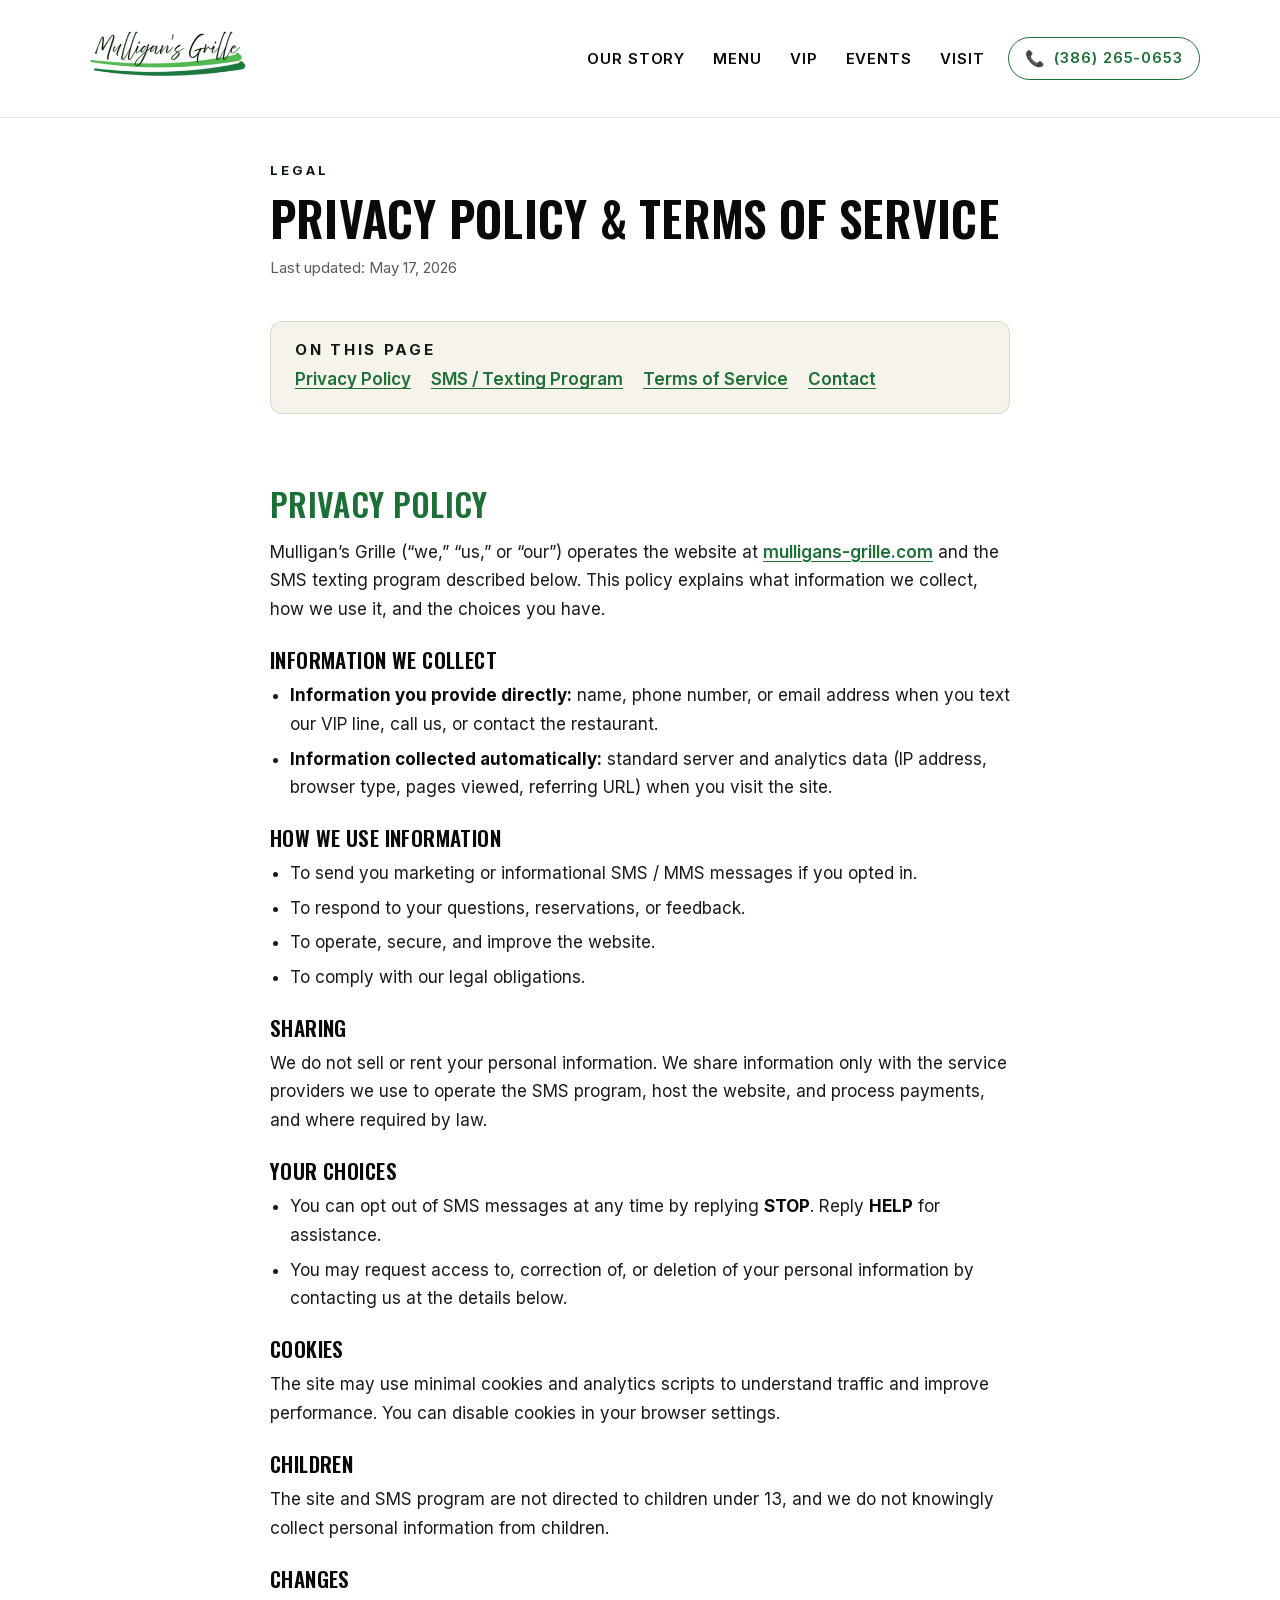
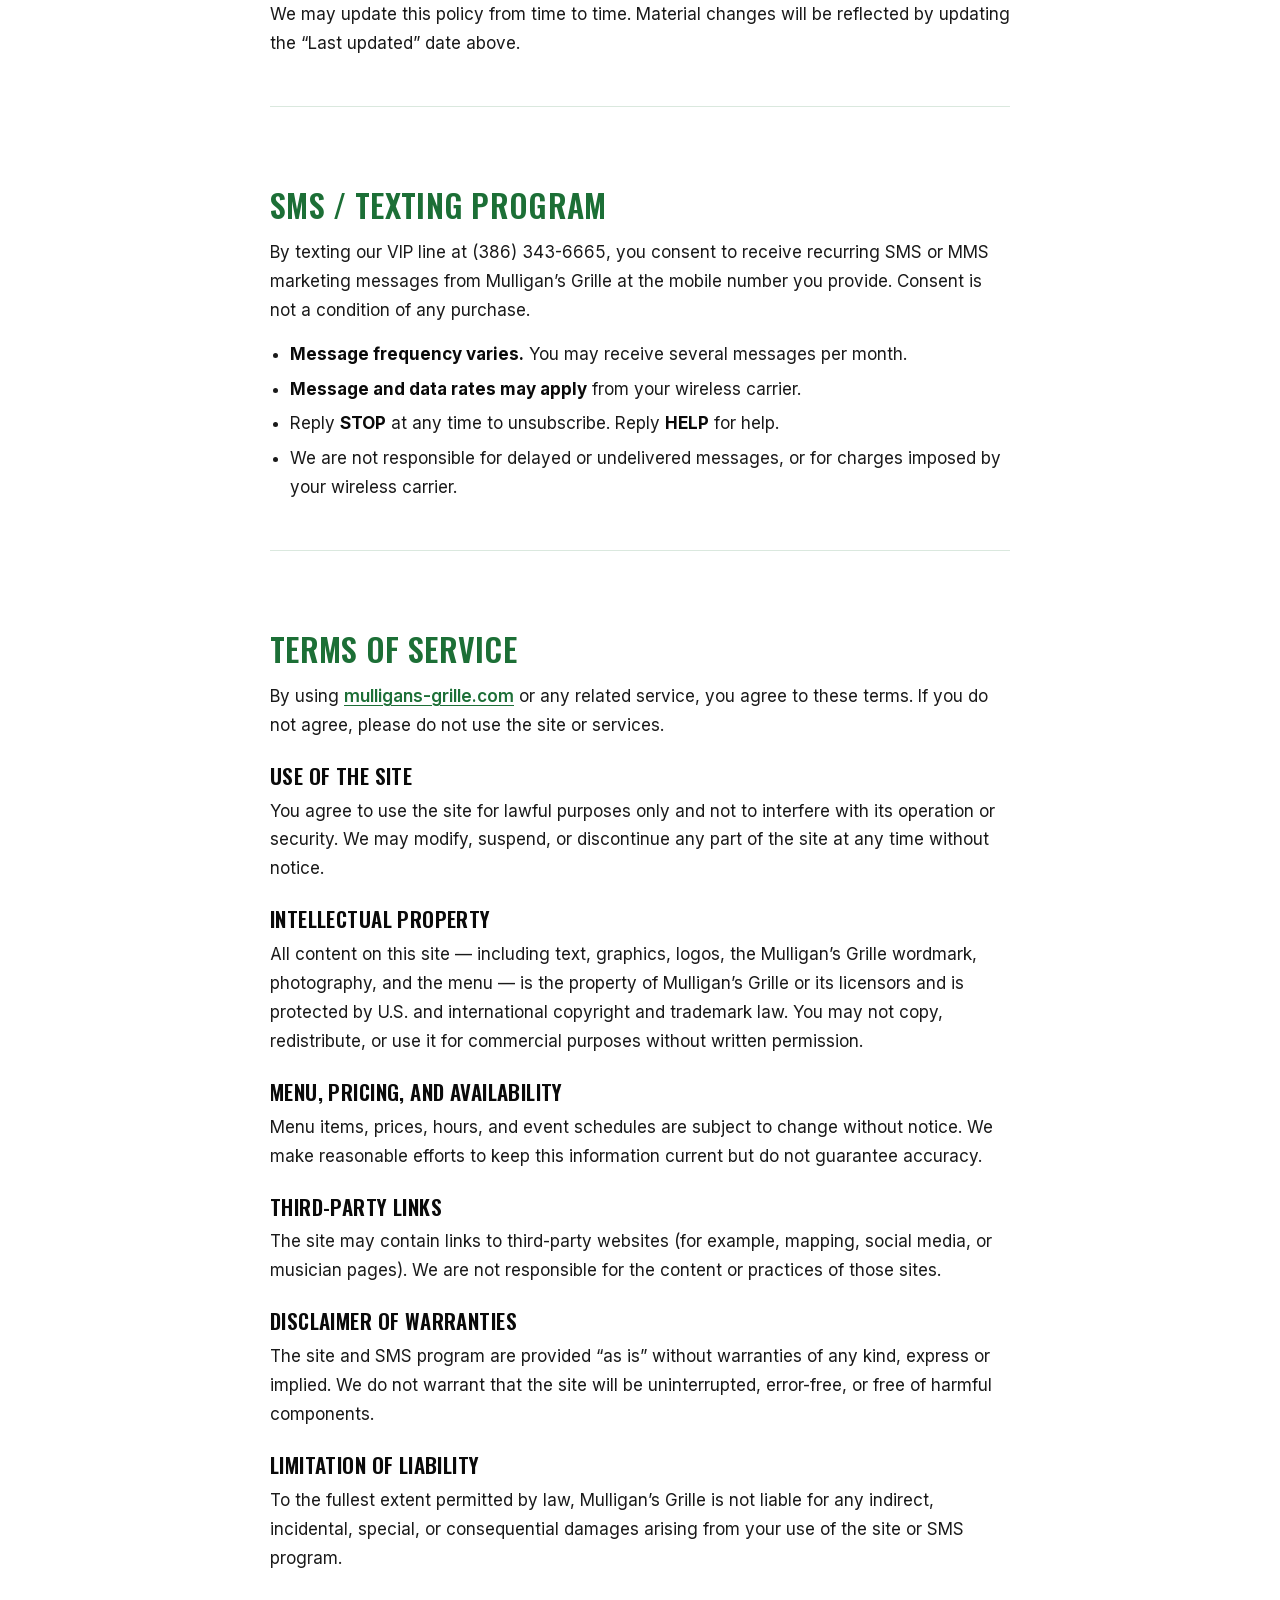
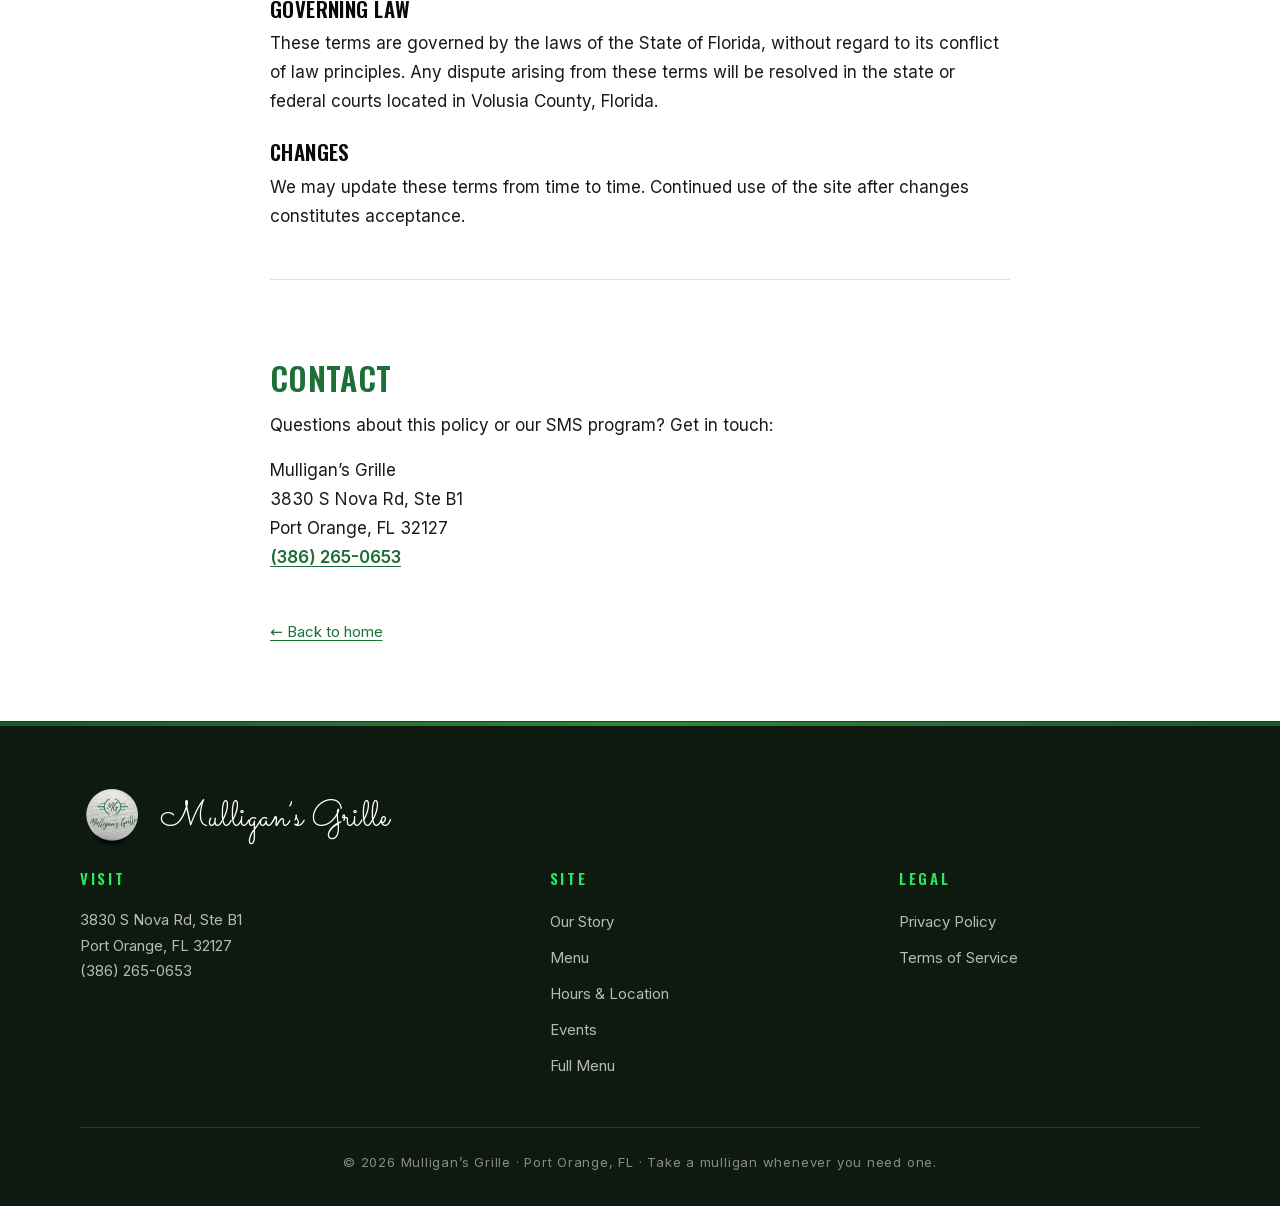
==== legal/index.html @ 27c9aaee "Accessibility + SMS legal pass: contrast, VIP layout, /legal/ page Contrast (WCAG AA): .eyebrow and " ====
<!doctype html>
<html lang="en" dir="ltr">
<head>
<meta charset="UTF-8">
<meta name="viewport" content="width=device-width, initial-scale=1.0">
<meta name="theme-color" content="#1C6F36">

<title>Privacy Policy &amp; Terms of Service · Mulligan&rsquo;s Grille</title>
<meta name="description" content="Mulligan's Grille privacy policy and terms of service — how we handle SMS opt-ins, personal information, and use of the mulligans-grille.com website.">
<meta name="robots" content="index, follow">
<link rel="canonical" href="https://mulligans-grille.com/legal/">

<meta property="og:type" content="article">
<meta property="og:site_name" content="Mulligan's Grille">
<meta property="og:title" content="Privacy Policy &amp; Terms of Service · Mulligan's Grille">
<meta property="og:description" content="How we handle SMS opt-ins, personal information, and use of the mulligans-grille.com website.">
<meta property="og:url" content="https://mulligans-grille.com/legal/">
<meta property="og:image" content="https://mulligans-grille.com/assets/images/og-default.jpg">

<link rel="icon" type="image/x-icon" href="/favicon.ico">
<link rel="icon" type="image/png" sizes="32x32" href="/assets/images/favicon-32x32.png">
<link rel="apple-touch-icon" sizes="180x180" href="/assets/images/apple-touch-icon.png">
<link rel="manifest" href="/manifest.json">

<!-- Self-hosted fonts (matches home page) -->
<link rel="preload" href="/assets/fonts/inter-latin.woff2" as="font" type="font/woff2" crossorigin>
<link rel="preload" href="/assets/fonts/oswald-latin.woff2" as="font" type="font/woff2" crossorigin>

<link rel="stylesheet" href="/assets/css/shared.css">

<style>
@font-face{font-family:'Inter';font-style:normal;font-weight:400 700;font-display:swap;src:url('/assets/fonts/inter-latin.woff2') format('woff2')}
@font-face{font-family:'Oswald';font-style:normal;font-weight:500 700;font-display:swap;src:url('/assets/fonts/oswald-latin.woff2') format('woff2')}
@font-face{font-family:'Sacramento';font-style:normal;font-weight:400;font-display:swap;src:url('/assets/fonts/sacramento-latin.woff2') format('woff2')}

.legal-shell {
  padding-block: clamp(8rem, 14vw, 10rem) clamp(3rem, 6vw, 5rem);
  background: var(--bg);
}
.legal-inner {
  max-width: 820px;
  margin-inline: auto;
  padding-inline: var(--gutter);
}
.legal-eyebrow {
  font-family: var(--font-body);
  font-size: var(--text-xs);
  font-weight: 700;
  letter-spacing: 0.24em;
  text-transform: uppercase;
  color: var(--bg-dark);
  margin-bottom: 0.75rem;
}
.legal h1 {
  font-family: var(--font-display);
  font-size: clamp(2rem, 4vw, 3rem);
  text-transform: uppercase;
  color: var(--ink);
  margin-bottom: 0.75rem;
  letter-spacing: 0.005em;
  line-height: 1.05;
}
.legal-meta {
  color: var(--text-muted);
  font-size: var(--text-sm);
  margin-bottom: 2.5rem;
}
.legal-toc {
  background: var(--bg-elevated);
  border: 1px solid var(--border);
  border-radius: 12px;
  padding: 1.25rem 1.5rem;
  margin-bottom: 2.5rem;
}
.legal-toc h2 {
  font-family: var(--font-body);
  font-size: var(--text-sm);
  font-weight: 700;
  letter-spacing: 0.18em;
  text-transform: uppercase;
  color: var(--bg-dark);
  margin-bottom: 0.5rem;
}
.legal-toc ul {
  list-style: none;
  display: flex;
  flex-wrap: wrap;
  gap: 0.5rem 1.25rem;
}
.legal-toc a {
  color: var(--green-deep);
  text-decoration: underline;
  text-underline-offset: 3px;
  font-weight: 600;
}
.legal section {
  padding-block: 2rem 0;
  scroll-margin-top: 130px;
}
.legal section h2 {
  font-family: var(--font-display);
  font-size: clamp(1.5rem, 3vw, 2rem);
  text-transform: uppercase;
  color: var(--green-deep);
  margin-bottom: 1rem;
  letter-spacing: 0.01em;
  line-height: 1.1;
}
.legal section h3 {
  font-family: var(--font-display);
  font-size: clamp(1.1rem, 2vw, 1.3rem);
  text-transform: uppercase;
  color: var(--ink);
  margin: 1.5rem 0 0.5rem;
  letter-spacing: 0.02em;
  line-height: 1.2;
}
.legal section p,
.legal section li {
  font-family: var(--font-body);
  font-size: var(--text-base);
  line-height: 1.7;
  color: var(--text);
  margin-bottom: 1rem;
}
.legal section ul {
  padding-left: 1.25rem;
  margin-bottom: 1rem;
}
.legal section li { margin-bottom: 0.35rem; }
.legal section a {
  color: var(--green-deep);
  text-decoration: underline;
  text-underline-offset: 3px;
  font-weight: 600;
}
.legal section a:hover { color: var(--green); }
.legal section strong { font-weight: 700; color: var(--ink); }
.legal-divider {
  height: 1px;
  background: var(--border);
  margin-block: 3rem;
  border: 0;
}
.legal-backlink {
  display: inline-flex;
  margin-top: 2rem;
  font-size: var(--text-sm);
  color: var(--green-deep);
  text-decoration: underline;
  text-underline-offset: 3px;
}
</style>

<script type="application/ld+json">
{
  "@context": "https://schema.org",
  "@type": "BreadcrumbList",
  "itemListElement": [
    { "@type": "ListItem", "position": 1, "name": "Home", "item": "https://mulligans-grille.com/" },
    { "@type": "ListItem", "position": 2, "name": "Privacy Policy & Terms of Service", "item": "https://mulligans-grille.com/legal/" }
  ]
}
</script>
</head>
<body>

<!-- ═══ Z1: Header ═══ -->
<header class="z1-header" id="site-header" data-zone="Z1-header">
  <div class="z1-inner">
    <a href="/" class="z1-logo" aria-label="Mulligan's Grille home">
      <picture>
        <source srcset="/assets/images/logo-wordmark-320.webp" type="image/webp">
        <img src="/assets/images/logo-wordmark-320.png" alt="Mulligan's Grille" width="320" height="160">
      </picture>
    </a>
    <nav class="z1-nav" aria-label="Primary">
      <ul>
        <li><a href="/#story">Our Story</a></li>
        <li><a href="/#menu">Menu</a></li>
        <li><a href="/#vip">VIP</a></li>
        <li><a href="/#events">Events</a></li>
        <li><a href="/#visit">Visit</a></li>
      </ul>
    </nav>
    <div class="z1-actions">
      <a href="tel:+13862650653" class="z1-phone-cta" aria-label="Call (386) 265-0653">
        <span class="z1-phone-icon" aria-hidden="true">📞</span>
        <span class="z1-phone-text">(386) 265-0653</span>
      </a>
    </div>
  </div>
</header>

<main class="legal-shell legal" id="top">
  <div class="legal-inner">
    <p class="legal-eyebrow">Legal</p>
    <h1>Privacy Policy &amp; Terms of Service</h1>
    <p class="legal-meta">Last updated: May 17, 2026</p>

    <nav class="legal-toc" aria-label="Sections">
      <h2>On this page</h2>
      <ul>
        <li><a href="#privacy">Privacy Policy</a></li>
        <li><a href="#sms-terms">SMS / Texting Program</a></li>
        <li><a href="#terms">Terms of Service</a></li>
        <li><a href="#contact">Contact</a></li>
      </ul>
    </nav>

    <!-- ═══ Privacy Policy ═══════════════════════════════════════ -->
    <section id="privacy" aria-labelledby="privacy-h">
      <h2 id="privacy-h">Privacy Policy</h2>
      <p>Mulligan&rsquo;s Grille (&ldquo;we,&rdquo; &ldquo;us,&rdquo; or &ldquo;our&rdquo;) operates the website at <a href="/">mulligans-grille.com</a> and the SMS texting program described below. This policy explains what information we collect, how we use it, and the choices you have.</p>

      <h3>Information we collect</h3>
      <ul>
        <li><strong>Information you provide directly:</strong> name, phone number, or email address when you text our VIP line, call us, or contact the restaurant.</li>
        <li><strong>Information collected automatically:</strong> standard server and analytics data (IP address, browser type, pages viewed, referring URL) when you visit the site.</li>
      </ul>

      <h3>How we use information</h3>
      <ul>
        <li>To send you marketing or informational SMS / MMS messages if you opted in.</li>
        <li>To respond to your questions, reservations, or feedback.</li>
        <li>To operate, secure, and improve the website.</li>
        <li>To comply with our legal obligations.</li>
      </ul>

      <h3>Sharing</h3>
      <p>We do not sell or rent your personal information. We share information only with the service providers we use to operate the SMS program, host the website, and process payments, and where required by law.</p>

      <h3>Your choices</h3>
      <ul>
        <li>You can opt out of SMS messages at any time by replying <strong>STOP</strong>. Reply <strong>HELP</strong> for assistance.</li>
        <li>You may request access to, correction of, or deletion of your personal information by contacting us at the details below.</li>
      </ul>

      <h3>Cookies</h3>
      <p>The site may use minimal cookies and analytics scripts to understand traffic and improve performance. You can disable cookies in your browser settings.</p>

      <h3>Children</h3>
      <p>The site and SMS program are not directed to children under 13, and we do not knowingly collect personal information from children.</p>

      <h3>Changes</h3>
      <p>We may update this policy from time to time. Material changes will be reflected by updating the &ldquo;Last updated&rdquo; date above.</p>
    </section>

    <hr class="legal-divider">

    <!-- ═══ SMS Terms ═══════════════════════════════════════════ -->
    <section id="sms-terms" aria-labelledby="sms-h">
      <h2 id="sms-h">SMS / Texting Program</h2>
      <p>By texting our VIP line at (386) 343-6665, you consent to receive recurring SMS or MMS marketing messages from Mulligan&rsquo;s Grille at the mobile number you provide. Consent is not a condition of any purchase.</p>
      <ul>
        <li><strong>Message frequency varies.</strong> You may receive several messages per month.</li>
        <li><strong>Message and data rates may apply</strong> from your wireless carrier.</li>
        <li>Reply <strong>STOP</strong> at any time to unsubscribe. Reply <strong>HELP</strong> for help.</li>
        <li>We are not responsible for delayed or undelivered messages, or for charges imposed by your wireless carrier.</li>
      </ul>
    </section>

    <hr class="legal-divider">

    <!-- ═══ Terms of Service ════════════════════════════════════ -->
    <section id="terms" aria-labelledby="terms-h">
      <h2 id="terms-h">Terms of Service</h2>
      <p>By using <a href="/">mulligans-grille.com</a> or any related service, you agree to these terms. If you do not agree, please do not use the site or services.</p>

      <h3>Use of the site</h3>
      <p>You agree to use the site for lawful purposes only and not to interfere with its operation or security. We may modify, suspend, or discontinue any part of the site at any time without notice.</p>

      <h3>Intellectual property</h3>
      <p>All content on this site &mdash; including text, graphics, logos, the Mulligan&rsquo;s Grille wordmark, photography, and the menu &mdash; is the property of Mulligan&rsquo;s Grille or its licensors and is protected by U.S. and international copyright and trademark law. You may not copy, redistribute, or use it for commercial purposes without written permission.</p>

      <h3>Menu, pricing, and availability</h3>
      <p>Menu items, prices, hours, and event schedules are subject to change without notice. We make reasonable efforts to keep this information current but do not guarantee accuracy.</p>

      <h3>Third-party links</h3>
      <p>The site may contain links to third-party websites (for example, mapping, social media, or musician pages). We are not responsible for the content or practices of those sites.</p>

      <h3>Disclaimer of warranties</h3>
      <p>The site and SMS program are provided &ldquo;as is&rdquo; without warranties of any kind, express or implied. We do not warrant that the site will be uninterrupted, error-free, or free of harmful components.</p>

      <h3>Limitation of liability</h3>
      <p>To the fullest extent permitted by law, Mulligan&rsquo;s Grille is not liable for any indirect, incidental, special, or consequential damages arising from your use of the site or SMS program.</p>

      <h3>Governing law</h3>
      <p>These terms are governed by the laws of the State of Florida, without regard to its conflict of law principles. Any dispute arising from these terms will be resolved in the state or federal courts located in Volusia County, Florida.</p>

      <h3>Changes</h3>
      <p>We may update these terms from time to time. Continued use of the site after changes constitutes acceptance.</p>
    </section>

    <hr class="legal-divider">

    <!-- ═══ Contact ═════════════════════════════════════════════ -->
    <section id="contact" aria-labelledby="contact-h">
      <h2 id="contact-h">Contact</h2>
      <p>Questions about this policy or our SMS program? Get in touch:</p>
      <p>
        Mulligan&rsquo;s Grille<br>
        3830 S Nova Rd, Ste B1<br>
        Port Orange, FL 32127<br>
        <a href="tel:+13862650653">(386) 265-0653</a>
      </p>
    </section>

    <a href="/" class="legal-backlink">&larr; Back to home</a>
  </div>
</main>

<!-- ═══ Z9: Footer ═══ -->
<footer class="z9-footer" data-zone="Z9-footer">
  <div class="z9-inner">
    <div class="z9-brand">
      <picture>
        <source srcset="/assets/images/logo-golfball-256.webp" type="image/webp">
        <img src="/assets/images/logo-golfball-256.png" alt="" aria-hidden="true" width="64" height="64" loading="lazy" decoding="async">
      </picture>
      <h3>Mulligan&rsquo;s Grille</h3>
    </div>
    <div class="z9-cols">
      <div>
        <h4>Visit</h4>
        <address>
          3830 S Nova Rd, Ste B1<br>
          Port Orange, FL 32127<br>
          <a href="tel:+13862650653">(386) 265-0653</a>
        </address>
      </div>
      <div>
        <h4>Site</h4>
        <ul>
          <li><a href="/#story">Our Story</a></li>
          <li><a href="/#menu">Menu</a></li>
          <li><a href="/#visit">Hours &amp; Location</a></li>
          <li><a href="/#events">Events</a></li>
          <li><a href="/menu.pdf" target="_blank" rel="noopener">Full Menu</a></li>
        </ul>
      </div>
      <div>
        <h4>Legal</h4>
        <ul>
          <li><a href="/legal/#privacy">Privacy Policy</a></li>
          <li><a href="/legal/#terms">Terms of Service</a></li>
        </ul>
      </div>
    </div>
    <p class="z9-bottom">&copy; <span class="js-footer-year">2026</span> Mulligan&rsquo;s Grille &middot; Port Orange, FL &middot; Take a mulligan whenever you need one.</p>
  </div>
</footer>

<script src="/assets/js/main.js" defer></script>
</body>
</html>
---- assets/css/shared.css ----
/* ═══════════════════════════════════════════════════════════════════════════
   SHARED.CSS — Mulligan's Grille
   Real-brand build: green-forward · golf-themed · script wordmark
   ═══════════════════════════════════════════════════════════════════════════ */

/* ═══════════════════════════════════════
   DESIGN TOKENS
   ═══════════════════════════════════════ */
:root {
  /* Surfaces */
  --bg:           #ffffff;                /* page bg — print-menu white */
  --bg-elevated:  #f6f3ea;                /* warm cream alt-section */
  --bg-soft:      #ecf2ec;                /* faint green tint, hover */
  --bg-dark:      #0e1a10;                /* hero + footer — dark brick / forest shadow */
  --bg-darker:    #061008;                /* deeper accent under hero */

  /* Text */
  --text:         #1a1a1a;
  --text-on-dark: #f5f5f0;
  --text-muted:   #5a5a5a;
  --text-muted-on-dark: #b8bcb0;
  --text-dim:     #8a8a8a;

  /* Brand greens (from the wordmark + neon sign) */
  --green:        #3FB54A;                /* lime/grass green, primary */
  --green-deep:   #1C6F36;                /* forest green, headings + shadows */
  --green-neon:   #2BE863;                /* neon-glow, hero only */

  /* Neon accent (from the neon sign ring) */
  --purple-neon:  #A855F7;
  --purple-deep:  #6B21A8;

  /* Ink + functional */
  --ink:          #0a0a0a;
  --border:       rgba(28, 111, 54, 0.16);
  --border-strong:rgba(28, 111, 54, 0.32);
  --border-dark:  rgba(245, 245, 240, 0.12);
  --shadow-sm:    0 4px 12px -4px rgba(10, 30, 15, 0.12);
  --shadow:       0 16px 40px -16px rgba(10, 30, 15, 0.25);
  --shadow-neon:  0 0 40px rgba(43, 232, 99, 0.4), 0 0 80px rgba(168, 85, 247, 0.25);

  /* Typography stacks */
  --font-script:  "Sacramento", "Brush Script MT", cursive;     /* the wordmark */
  --font-display: "Oswald", Impact, "Arial Narrow Bold", sans-serif;
  --font-body:    "Inter", system-ui, -apple-system, "Segoe UI", sans-serif;

  /* Type scale */
  --text-xs:   0.8125rem;
  --text-sm:   0.9375rem;
  --text-base: 1.0625rem;
  --text-lg:   1.25rem;
  --text-xl:   clamp(1.5rem, 2.5vw, 2rem);
  --text-2xl:  clamp(2rem, 4vw, 3rem);
  --text-3xl:  clamp(2.5rem, 5.5vw, 4rem);
  --text-hero: clamp(3rem, 9vw, 7rem);
  --text-script-xl: clamp(3.5rem, 10vw, 8rem);

  /* Motion */
  --ease-out:    cubic-bezier(0.16, 1, 0.3, 1);
  --ease-spring: cubic-bezier(0.34, 1.56, 0.64, 1);

  /* Layout */
  --container:       1200px;
  --container-wide:  1320px;
  --gutter:          clamp(1.25rem, 4vw, 2.5rem);
  --section-padding: clamp(5.5rem, 10vw, 8rem);
}

/* ═══════════════════════════════════════
   RESETS
   ═══════════════════════════════════════ */
*, *::before, *::after { box-sizing: border-box; margin: 0; padding: 0; }

html {
  scroll-behavior: smooth;
  -webkit-font-smoothing: antialiased;
  text-size-adjust: 100%;
}

body {
  font-family: var(--font-body);
  font-size: var(--text-base);
  line-height: 1.65;
  color: var(--text);
  background: var(--bg);
  overflow-x: hidden;
}

img { max-width: 100%; height: auto; display: block; }
picture { display: contents; }
/* picture > source gets blockified into a grid/flex item when picture is
   display:contents — without this override it claims a column and breaks
   parent grid templates (UA display:none isn't enough to win against the
   grid-item blockification). */
picture > source { display: none; }

/* Sentinel — see initScrollHeader in main.js. Placed at y=60 in the document
   so IntersectionObserver flips .is-scrolled when scrolled past 60px,
   eliminating the per-scroll window.scrollY read (forced reflow). */
#header-sentinel {
  position: absolute;
  top: 60px;
  left: 0;
  width: 1px;
  height: 1px;
  pointer-events: none;
}

a {
  color: var(--green-deep);
  text-decoration: none;
  transition: color 0.2s var(--ease-out);
}
a:hover { color: var(--green); }

button { font: inherit; cursor: pointer; }

:focus-visible {
  outline: 2px solid var(--green);
  outline-offset: 3px;
  border-radius: 2px;
}

::selection { background: var(--green); color: #fff; }

/* ═══════════════════════════════════════
   TYPOGRAPHY
   ═══════════════════════════════════════ */
h1, h2, h3 {
  font-family: var(--font-display);
  font-weight: 600;
  line-height: 1.05;
  letter-spacing: 0.005em;
  color: var(--ink);
  text-transform: uppercase;
}
h1 { font-size: var(--text-hero); }
h2 { font-size: var(--text-3xl); }
h3 { font-size: var(--text-2xl); }

.script {
  font-family: var(--font-script);
  font-weight: 400;
  text-transform: none;
  letter-spacing: 0;
  line-height: 1.1;
  color: var(--green-deep);
}

h4 {
  font-family: var(--font-body);
  font-size: var(--text-sm);
  font-weight: 700;
  letter-spacing: 0.18em;
  text-transform: uppercase;
  color: var(--green-deep);
}

p { font-family: var(--font-body); }

.eyebrow {
  display: inline-flex;
  align-items: center;
  gap: 0.5rem;
  font-family: var(--font-body);
  font-size: var(--text-xs);
  font-weight: 700;
  letter-spacing: 0.24em;
  text-transform: uppercase;
  color: var(--bg-dark);
  margin-bottom: 1rem;
}
.eyebrow::before {
  content: "";
  width: 24px;
  height: 1.5px;
  background: var(--green-deep);
  display: inline-block;
}

/* ═══════════════════════════════════════
   LAYOUT PRIMITIVES
   ═══════════════════════════════════════ */
.container {
  width: 100%;
  max-width: var(--container);
  margin-inline: auto;
  padding-inline: var(--gutter);
}

section { padding-block: var(--section-padding); }

/* Grass-green underline flourish (echo of wordmark underline) */
.grass-underline {
  position: relative;
  display: inline-block;
}
.grass-underline::after {
  content: "";
  position: absolute;
  left: 0;
  right: 0;
  bottom: -0.1em;
  height: 0.18em;
  background: var(--green);
  border-radius: 999px;
  transform-origin: left;
}
.grass-underline::before {
  content: "";
  position: absolute;
  left: 0.4em;
  right: 0.4em;
  bottom: -0.22em;
  height: 0.12em;
  background: var(--green-deep);
  border-radius: 999px;
  opacity: 0.85;
}

/* ═══════════════════════════════════════
   BUTTONS
   ═══════════════════════════════════════ */
.btn {
  display: inline-flex;
  align-items: center;
  gap: 0.5rem;
  padding: 0.875rem 1.625rem;
  font-family: var(--font-body);
  font-size: var(--text-sm);
  font-weight: 600;
  letter-spacing: 0.08em;
  text-transform: uppercase;
  border-radius: 999px;
  border: 1.5px solid transparent;
  transition: transform 0.25s var(--ease-out),
              background 0.25s var(--ease-out),
              color 0.25s var(--ease-out),
              border-color 0.25s var(--ease-out),
              box-shadow 0.25s var(--ease-out);
  cursor: pointer;
  white-space: nowrap;
}

.btn-primary {
  background: var(--green-deep);
  color: #fff;
  border-color: var(--green-deep);
}
.btn-primary:hover {
  background: var(--green);
  border-color: var(--green);
  color: #fff;
  transform: translateY(-2px);
  box-shadow: var(--shadow-sm);
}

.btn-ghost {
  background: transparent;
  color: var(--green-deep);
  border-color: var(--green-deep);
}
.btn-ghost:hover {
  background: var(--green-deep);
  color: #fff;
  transform: translateY(-2px);
}

.btn-on-dark {
  background: #fff;
  color: var(--green-deep);
  border-color: #fff;
}
.btn-on-dark:hover {
  background: var(--green-neon);
  color: var(--bg-dark);
  border-color: var(--green-neon);
  transform: translateY(-2px);
  box-shadow: var(--shadow-neon);
}

.btn-ghost-on-dark {
  background: transparent;
  color: #fff;
  border-color: rgba(255,255,255,0.45);
}
.btn-ghost-on-dark:hover {
  background: rgba(255,255,255,0.08);
  border-color: #fff;
  transform: translateY(-2px);
}

/* ═══════════════════════════════════════
   ZONE 1 — STICKY HEADER / NAV (always white)
   ═══════════════════════════════════════ */
.z1-header {
  position: fixed;
  inset: 0 0 auto 0;
  z-index: 100;
  background: rgba(255, 255, 255, 0.96);
  backdrop-filter: blur(12px);
  -webkit-backdrop-filter: blur(12px);
  border-bottom: 1px solid var(--border);
  transition: box-shadow 0.3s var(--ease-out);
}

.z1-header.is-scrolled {
  box-shadow: var(--shadow-sm);
}

.z1-inner {
  display: flex;
  align-items: center;
  gap: 1.5rem;
  max-width: var(--container);
  margin-inline: auto;
  padding: 0.9rem var(--gutter);
}

.z1-logo {
  display: inline-flex;
  align-items: center;
  gap: 0.5rem;
  line-height: 1;
  /* Pushes everything else to the right edge */
  margin-right: auto;
}
.z1-logo img {
  height: 88px;
  width: auto;
}

.z1-nav { display: flex; }

.z1-nav ul {
  display: flex;
  align-items: center;
  gap: 1.75rem;
  list-style: none;
}

.z1-nav a {
  font-family: var(--font-body);
  font-size: var(--text-sm);
  font-weight: 600;
  letter-spacing: 0.06em;
  text-transform: uppercase;
  color: var(--ink);
  position: relative;
  padding-block: 0.25rem;
  transition: color 0.25s var(--ease-out);
}
.z1-nav a::after {
  content: "";
  position: absolute;
  inset: auto 0 -4px 0;
  height: 2px;
  background: var(--green);
  transform: scaleX(0);
  transform-origin: left;
  transition: transform 0.3s var(--ease-out);
  border-radius: 999px;
}
.z1-nav a:hover { color: var(--green-deep); }
.z1-nav a:hover::after { transform: scaleX(1); }

/* Phone CTA + hamburger live together so they stay visible on mobile */
.z1-actions {
  display: flex;
  align-items: center;
  gap: 0.75rem;
}

.z1-phone-cta {
  display: inline-flex;
  align-items: center;
  gap: 0.5rem;
  padding: 0.5rem 1rem;
  font-family: var(--font-body);
  font-size: var(--text-sm);
  font-weight: 600;
  letter-spacing: 0.06em;
  text-transform: uppercase;
  border: 1.5px solid var(--green-deep);
  color: var(--green-deep);
  border-radius: 999px;
  background: transparent;
  transition: background 0.25s var(--ease-out), color 0.25s var(--ease-out);
}
.z1-phone-cta:hover {
  background: var(--green-deep);
  color: #fff;
}
.z1-phone-icon {
  font-size: 1.05em;
  line-height: 1;
}

.z1-mobile-toggle {
  display: none;
  flex-direction: column;
  gap: 5px;
  background: transparent;
  border: none;
  padding: 8px;
}
.z1-mobile-toggle span {
  display: block;
  width: 26px;
  height: 2px;
  background: var(--ink);
  transition: transform 0.3s var(--ease-out), opacity 0.2s var(--ease-out);
  border-radius: 999px;
}
.z1-header.is-nav-open .z1-mobile-toggle span:nth-child(1) { transform: translateY(7px) rotate(45deg); }
.z1-header.is-nav-open .z1-mobile-toggle span:nth-child(2) { opacity: 0; }
.z1-header.is-nav-open .z1-mobile-toggle span:nth-child(3) { transform: translateY(-7px) rotate(-45deg); }

@media (max-width: 820px) {
  .z1-mobile-toggle { display: flex; }
  .z1-logo img { height: 68px; }

  /* Compact phone CTA — icon only on mobile so it fits beside the hamburger */
  .z1-phone-cta {
    padding: 0.5rem;
    width: 40px;
    height: 40px;
    justify-content: center;
    border-radius: 50%;
  }
  .z1-phone-icon { font-size: 1.15rem; }
  .z1-phone-text {
    /* visually hidden, still in the a11y tree */
    position: absolute;
    width: 1px;
    height: 1px;
    padding: 0;
    margin: -1px;
    overflow: hidden;
    clip: rect(0, 0, 0, 0);
    white-space: nowrap;
    border: 0;
  }

  .z1-nav {
    position: fixed;
    top: 0;
    left: 0;
    /* Explicit viewport sizing — .z1-header's backdrop-filter makes the header
       the containing block for fixed-positioned descendants, so inset:0 would
       collapse the nav to header height. Viewport units bypass that. */
    width: 100vw;
    height: 100vh;
    height: 100dvh;
    background: rgba(255, 255, 255, 0.97);
    backdrop-filter: blur(16px);
    -webkit-backdrop-filter: blur(16px);
    flex-direction: column;
    justify-content: center;
    align-items: center;
    transform: translateY(-100%);
    transition: transform 0.4s var(--ease-out);
    /* Below header (z 100) so the logo + hamburger stay visible on top
       when the menu is open, but above body content. */
    z-index: 99;
    overflow: hidden;
  }
  .z1-nav ul { flex-direction: column; gap: 2.25rem; }
  .z1-nav a { font-size: var(--text-lg); }
  .z1-header.is-nav-open .z1-nav { transform: translateY(0); }
}

/* ═══════════════════════════════════════
   ZONE 9 — FOOTER
   ═══════════════════════════════════════ */
.z9-footer {
  background: var(--bg-dark);
  border-top: 1px solid var(--border-dark);
  padding-block: 4rem 2rem;
  color: var(--text-muted-on-dark);
  position: relative;
}

.z9-footer::before {
  content: "";
  position: absolute;
  inset: 0 0 auto 0;
  height: 4px;
  background: linear-gradient(90deg, var(--green-deep), var(--green), var(--green-deep));
  opacity: 0.7;
}

.z9-inner {
  max-width: var(--container);
  margin-inline: auto;
  padding-inline: var(--gutter);
}

.z9-brand {
  display: flex;
  align-items: center;
  gap: 1rem;
  margin-bottom: 1rem;
}
.z9-brand img {
  width: 64px;
  height: 64px;
  object-fit: contain;
}
.z9-brand h3 {
  font-family: var(--font-script);
  text-transform: none;
  font-weight: 400;
  font-size: 2.25rem;
  color: #fff;
  line-height: 1;
}

.z9-cols {
  display: grid;
  grid-template-columns: 1.4fr 1fr 1fr;
  gap: 3rem;
  margin-bottom: 3rem;
}

.z9-cols h4 {
  font-family: var(--font-display);
  font-size: var(--text-sm);
  font-weight: 600;
  letter-spacing: 0.18em;
  text-transform: uppercase;
  color: var(--green-neon);
  margin-bottom: 1rem;
}

.z9-cols address {
  font-style: normal;
  font-size: var(--text-sm);
  line-height: 1.7;
  color: var(--text-muted-on-dark);
}
.z9-cols address a { color: var(--text-muted-on-dark); }
.z9-cols address a:hover { color: var(--green-neon); }

.z9-cols ul {
  list-style: none;
  display: flex;
  flex-direction: column;
  gap: 0.5rem;
}
.z9-cols ul a,
.z9-social a {
  font-family: var(--font-body);
  font-size: var(--text-sm);
  color: var(--text-muted-on-dark);
}
.z9-cols ul a:hover,
.z9-social a:hover { color: var(--green-neon); }

.z9-social { display: flex; flex-direction: column; gap: 0.5rem; }

.z9-bottom {
  padding-top: 1.5rem;
  border-top: 1px solid var(--border-dark);
  font-family: var(--font-body);
  font-size: var(--text-xs);
  letter-spacing: 0.06em;
  color: var(--text-dim);
  text-align: center;
}

@media (max-width: 720px) {
  .z9-cols { grid-template-columns: 1fr; gap: 2rem; }
}

/* ═══════════════════════════════════════
   REVEAL ANIMATIONS
   ═══════════════════════════════════════ */
.reveal {
  opacity: 0;
  transform: translateY(12px);
  transition: opacity 0.6s var(--ease-out), transform 0.6s var(--ease-out);
}
.reveal.is-visible {
  opacity: 1;
  transform: translateY(0);
}

/* ═══════════════════════════════════════
   SCROLL TO TOP — golfball button, bottom-right
   ═══════════════════════════════════════ */
.scroll-top {
  position: fixed;
  right: clamp(0.75rem, 2vw, 1.5rem);
  bottom: clamp(0.75rem, 2vw, 1.5rem);
  z-index: 90;
  width: clamp(60px, 7vw, 88px);
  height: auto;
  padding: 0;
  background: transparent;
  border: 0;
  cursor: pointer;
  opacity: 0;
  transform: translateY(12px);
  transition: opacity 0.3s var(--ease-out), transform 0.3s var(--ease-out);
  filter: drop-shadow(0 4px 10px rgba(0, 0, 0, 0.18));
}
.scroll-top[hidden] { display: none; }
.scroll-top.is-visible {
  opacity: 1;
  transform: translateY(0);
}
.scroll-top img {
  display: block;
  width: 100%;
  height: auto;
  pointer-events: none;
  user-select: none;
  -webkit-user-drag: none;
}
.scroll-top:hover { transform: translateY(-4px); }
.scroll-top:focus-visible {
  outline: 2px solid var(--green);
  outline-offset: 4px;
  border-radius: 50%;
}

@media (prefers-reduced-motion: reduce) {
  *, *::before, *::after {
    animation-duration: 0.01ms !important;
    animation-iteration-count: 1 !important;
    transition-duration: 0.01ms !important;
    scroll-behavior: auto !important;
  }
  .reveal { opacity: 1; transform: none; }
}
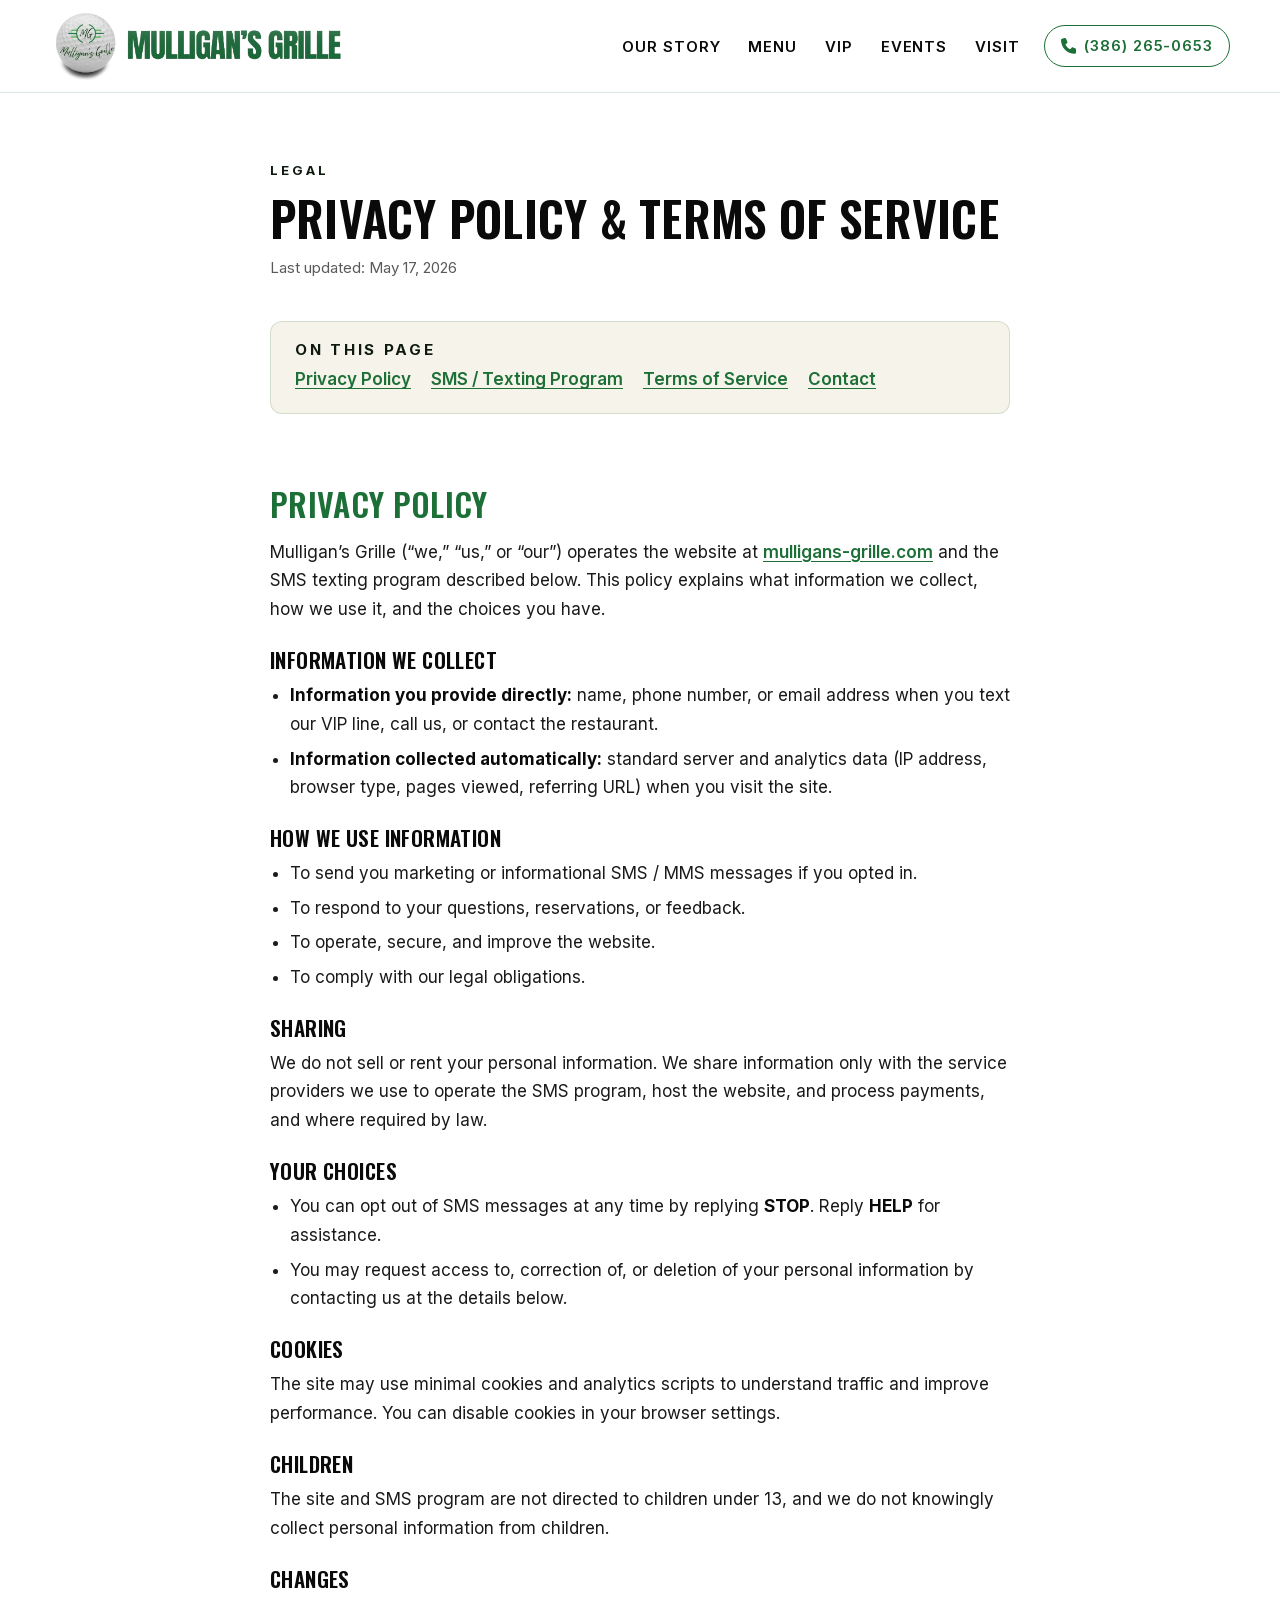
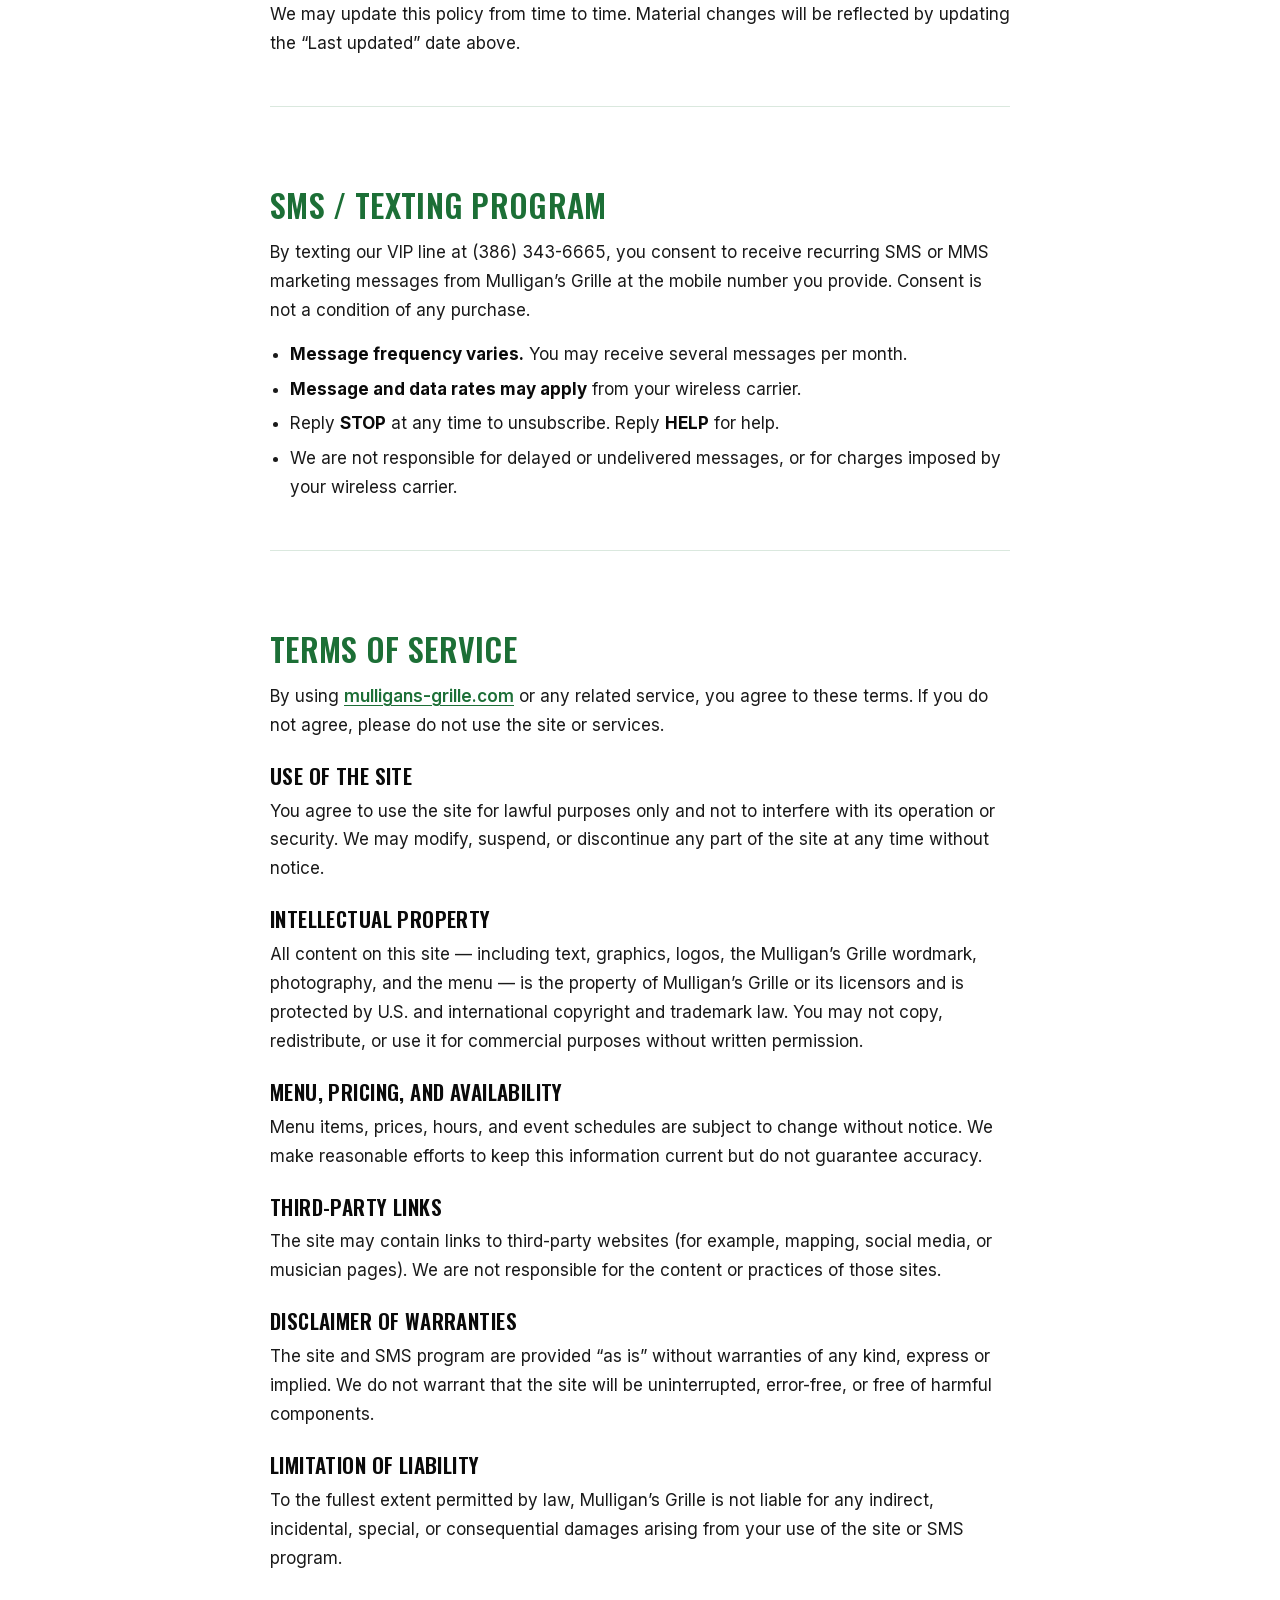
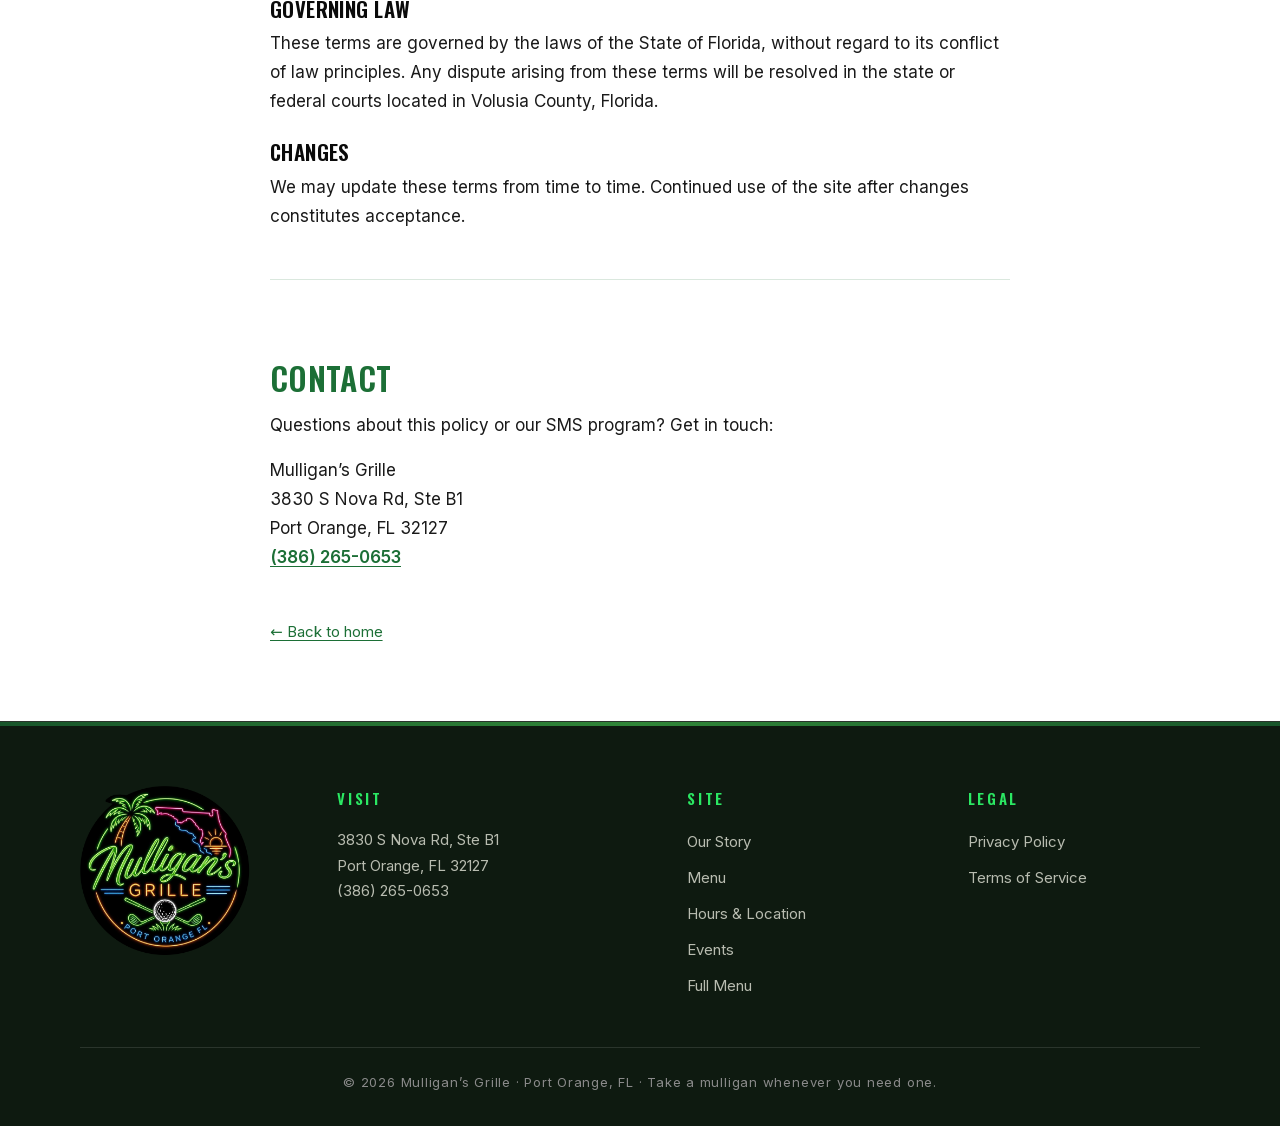
==== commit d6bbef3e: "Snapshot local working tree onto origin/main (story modal + pre-existing edits) The working director" ====
--- a/legal/index.html
+++ b/legal/index.html
@@ -169,12 +169,9 @@
 <header class="z1-header" id="site-header" data-zone="Z1-header">
   <div class="z1-inner">
     <a href="/" class="z1-logo" aria-label="Mulligan's Grille home">
-      <picture>
-        <source srcset="/assets/images/logo-wordmark-320.webp" type="image/webp">
-        <img src="/assets/images/logo-wordmark-320.png" alt="Mulligan's Grille" width="320" height="160">
-      </picture>
+      <img src="/assets/images/logo-web.png" alt="Mulligan's Grille" width="1033" height="250">
     </a>
-    <nav class="z1-nav" aria-label="Primary">
+    <nav id="primary-nav" class="z1-nav" aria-label="Primary">
       <ul>
         <li><a href="/#story">Our Story</a></li>
         <li><a href="/#menu">Menu</a></li>
@@ -185,9 +182,13 @@
     </nav>
     <div class="z1-actions">
       <a href="tel:+13862650653" class="z1-phone-cta" aria-label="Call (386) 265-0653">
-        <span class="z1-phone-icon" aria-hidden="true">📞</span>
+        <span class="z1-phone-icon" aria-hidden="true"><svg viewBox="0 0 512 512" xmlns="http://www.w3.org/2000/svg"><path d="M164.9 24.6c-7.7-18.6-28-28.5-47.4-23.2l-88 24C12.1 30.2 0 46 0 64C0 311.4 200.6 512 448 512c18 0 33.8-12.1 38.6-29.5l24-88c5.3-19.4-4.6-39.7-23.2-47.4l-96-40c-16.3-6.8-35.2-2.1-46.3 11.6L304 368C234.3 334.7 177.3 277.7 144 207.3l49.2-40.2c13.7-11.1 18.4-30 11.6-46.3l-40-96z"/></svg></span>
         <span class="z1-phone-text">(386) 265-0653</span>
       </a>
+      <button class="z1-mobile-toggle" aria-expanded="false" aria-controls="primary-nav" aria-label="Open navigation">
+        <span></span><span></span><span></span>
+        <span class="z1-x" aria-hidden="true"><svg viewBox="0 0 384 512" xmlns="http://www.w3.org/2000/svg"><path d="M342.6 150.6c12.5-12.5 12.5-32.8 0-45.3s-32.8-12.5-45.3 0L192 210.7 86.6 105.4c-12.5-12.5-32.8-12.5-45.3 0s-12.5 32.8 0 45.3L146.7 256 41.4 361.4c-12.5 12.5-12.5 32.8 0 45.3s32.8 12.5 45.3 0L192 301.3 297.4 406.6c12.5 12.5 32.8 12.5 45.3 0s12.5-32.8 0-45.3L237.3 256 342.6 150.6z"/></svg></span>
+      </button>
     </div>
   </div>
 </header>
@@ -313,14 +314,12 @@
 <!-- ═══ Z9: Footer ═══ -->
 <footer class="z9-footer" data-zone="Z9-footer">
   <div class="z9-inner">
-    <div class="z9-brand">
-      <picture>
-        <source srcset="/assets/images/logo-golfball-256.webp" type="image/webp">
-        <img src="/assets/images/logo-golfball-256.png" alt="" aria-hidden="true" width="64" height="64" loading="lazy" decoding="async">
-      </picture>
-      <h3>Mulligan&rsquo;s Grille</h3>
-    </div>
     <div class="z9-cols">
+      <div class="z9-logo-col">
+        <a href="/" class="z9-logo-link" aria-label="Mulligan&rsquo;s Grille home">
+          <img src="/assets/images/logo-neon.png" alt="Mulligan&rsquo;s Grille" width="1254" height="1254" loading="lazy" decoding="async">
+        </a>
+      </div>
       <div>
         <h4>Visit</h4>
         <address>
@@ -336,7 +335,7 @@
           <li><a href="/#menu">Menu</a></li>
           <li><a href="/#visit">Hours &amp; Location</a></li>
           <li><a href="/#events">Events</a></li>
-          <li><a href="/menu.pdf" target="_blank" rel="noopener">Full Menu</a></li>
+          <li><a href="/#menu">Full Menu</a></li>
         </ul>
       </div>
       <div>
--- a/assets/css/shared.css
+++ b/assets/css/shared.css
@@ -64,6 +64,10 @@
   --container-wide:  1320px;
   --gutter:          clamp(1.25rem, 4vw, 2.5rem);
   --section-padding: clamp(5.5rem, 10vw, 8rem);
+
+  /* Header logo height (single source of truth — see .z1-logo img) */
+  --logo-h:        72px;
+  --logo-h-mobile: 52px;
 }
 
 /* ═══════════════════════════════════════
@@ -301,11 +305,21 @@
   backdrop-filter: blur(12px);
   -webkit-backdrop-filter: blur(12px);
   border-bottom: 1px solid var(--border);
-  transition: box-shadow 0.3s var(--ease-out);
+  transition: transform 0.45s var(--ease-out), box-shadow 0.3s var(--ease-out);
 }
 
 .z1-header.is-scrolled {
   box-shadow: var(--shadow-sm);
+}
+
+/* Slide the bar up out of view on scroll-down (toggled by initScrollHeader) */
+.z1-header.is-hidden {
+  transform: translateY(-100%);
+}
+
+/* Never hide while the mobile menu is open (header is the nav's containing block) */
+.z1-header.is-nav-open.is-hidden {
+  transform: none;
 }
 
 .z1-inner {
@@ -314,7 +328,7 @@
   gap: 1.5rem;
   max-width: var(--container);
   margin-inline: auto;
-  padding: 0.9rem var(--gutter);
+  padding: 10px;
 }
 
 .z1-logo {
@@ -326,7 +340,7 @@
   margin-right: auto;
 }
 .z1-logo img {
-  height: 88px;
+  height: var(--logo-h);
   width: auto;
 }
 
@@ -392,8 +406,15 @@
   color: #fff;
 }
 .z1-phone-icon {
-  font-size: 1.05em;
+  display: inline-flex;
   line-height: 1;
+}
+.z1-phone-icon svg {
+  width: 1.05em;
+  height: 1.05em;
+  display: block;
+  /* Inherits the CTA's color, so :hover (color:#fff) turns the icon white too */
+  fill: currentColor;
 }
 
 .z1-mobile-toggle {
@@ -412,35 +433,24 @@
   transition: transform 0.3s var(--ease-out), opacity 0.2s var(--ease-out);
   border-radius: 999px;
 }
-.z1-header.is-nav-open .z1-mobile-toggle span:nth-child(1) { transform: translateY(7px) rotate(45deg); }
-.z1-header.is-nav-open .z1-mobile-toggle span:nth-child(2) { opacity: 0; }
-.z1-header.is-nav-open .z1-mobile-toggle span:nth-child(3) { transform: translateY(-7px) rotate(-45deg); }
-
-@media (max-width: 820px) {
+/* Closed → hamburger bars; open → dedicated X (the toggle is top-right, z 100). */
+.z1-mobile-toggle .z1-x {
+  display: none;
+  width: 26px;
+  height: 26px;
+}
+.z1-mobile-toggle .z1-x svg {
+  width: 100%;
+  height: 100%;
+  display: block;
+  fill: var(--ink);
+}
+.z1-header.is-nav-open .z1-mobile-toggle span { display: none; }
+.z1-header.is-nav-open .z1-mobile-toggle .z1-x { display: block; }
+
+@media (max-width: 1024px) {
   .z1-mobile-toggle { display: flex; }
-  .z1-logo img { height: 68px; }
-
-  /* Compact phone CTA — icon only on mobile so it fits beside the hamburger */
-  .z1-phone-cta {
-    padding: 0.5rem;
-    width: 40px;
-    height: 40px;
-    justify-content: center;
-    border-radius: 50%;
-  }
-  .z1-phone-icon { font-size: 1.15rem; }
-  .z1-phone-text {
-    /* visually hidden, still in the a11y tree */
-    position: absolute;
-    width: 1px;
-    height: 1px;
-    padding: 0;
-    margin: -1px;
-    overflow: hidden;
-    clip: rect(0, 0, 0, 0);
-    white-space: nowrap;
-    border: 0;
-  }
+  .z1-logo img { height: var(--logo-h-mobile); }
 
   .z1-nav {
     position: fixed;
@@ -470,6 +480,31 @@
   .z1-header.is-nav-open .z1-nav { transform: translateY(0); }
 }
 
+@media (max-width: 720px) {
+  /* Phones — compact the phone CTA to an icon-only circle so it fits beside
+     the hamburger. Tablets and desktop keep the full pill with the number. */
+  .z1-phone-cta {
+    padding: 0.5rem;
+    width: 40px;
+    height: 40px;
+    justify-content: center;
+    border-radius: 50%;
+  }
+  .z1-phone-icon svg { width: 1.15rem; height: 1.15rem; }
+  .z1-phone-text {
+    /* visually hidden, still in the a11y tree */
+    position: absolute;
+    width: 1px;
+    height: 1px;
+    padding: 0;
+    margin: -1px;
+    overflow: hidden;
+    clip: rect(0, 0, 0, 0);
+    white-space: nowrap;
+    border: 0;
+  }
+}
+
 /* ═══════════════════════════════════════
    ZONE 9 — FOOTER
    ═══════════════════════════════════════ */
@@ -496,29 +531,28 @@
   padding-inline: var(--gutter);
 }
 
-.z9-brand {
+.z9-logo-col {
   display: flex;
-  align-items: center;
-  gap: 1rem;
-  margin-bottom: 1rem;
-}
-.z9-brand img {
-  width: 64px;
-  height: 64px;
+  align-items: flex-start;
+}
+.z9-logo-link {
+  display: inline-block;
+  line-height: 0;
+}
+.z9-logo-link img {
+  width: 170px;
+  height: 170px;
   object-fit: contain;
-}
-.z9-brand h3 {
-  font-family: var(--font-script);
-  text-transform: none;
-  font-weight: 400;
-  font-size: 2.25rem;
-  color: #fff;
-  line-height: 1;
+  transition: filter 0.3s var(--ease-out);
+}
+.z9-logo-link:hover img {
+  filter: drop-shadow(0 0 12px var(--green-neon)) drop-shadow(0 0 28px rgba(43, 232, 99, 0.55));
 }
 
 .z9-cols {
   display: grid;
-  grid-template-columns: 1.4fr 1fr 1fr;
+  grid-template-columns: 0.9fr 1.3fr 1fr 1fr;
+  align-items: start;
   gap: 3rem;
   margin-bottom: 3rem;
 }
@@ -571,6 +605,7 @@
 
 @media (max-width: 720px) {
   .z9-cols { grid-template-columns: 1fr; gap: 2rem; }
+  .z9-logo-col { justify-content: center; }
 }
 
 /* ═══════════════════════════════════════
@@ -633,4 +668,6 @@
     scroll-behavior: auto !important;
   }
   .reveal { opacity: 1; transform: none; }
-}
+  /* Never slide the header out of view when motion is reduced */
+  .z1-header.is-hidden { transform: none; }
+}
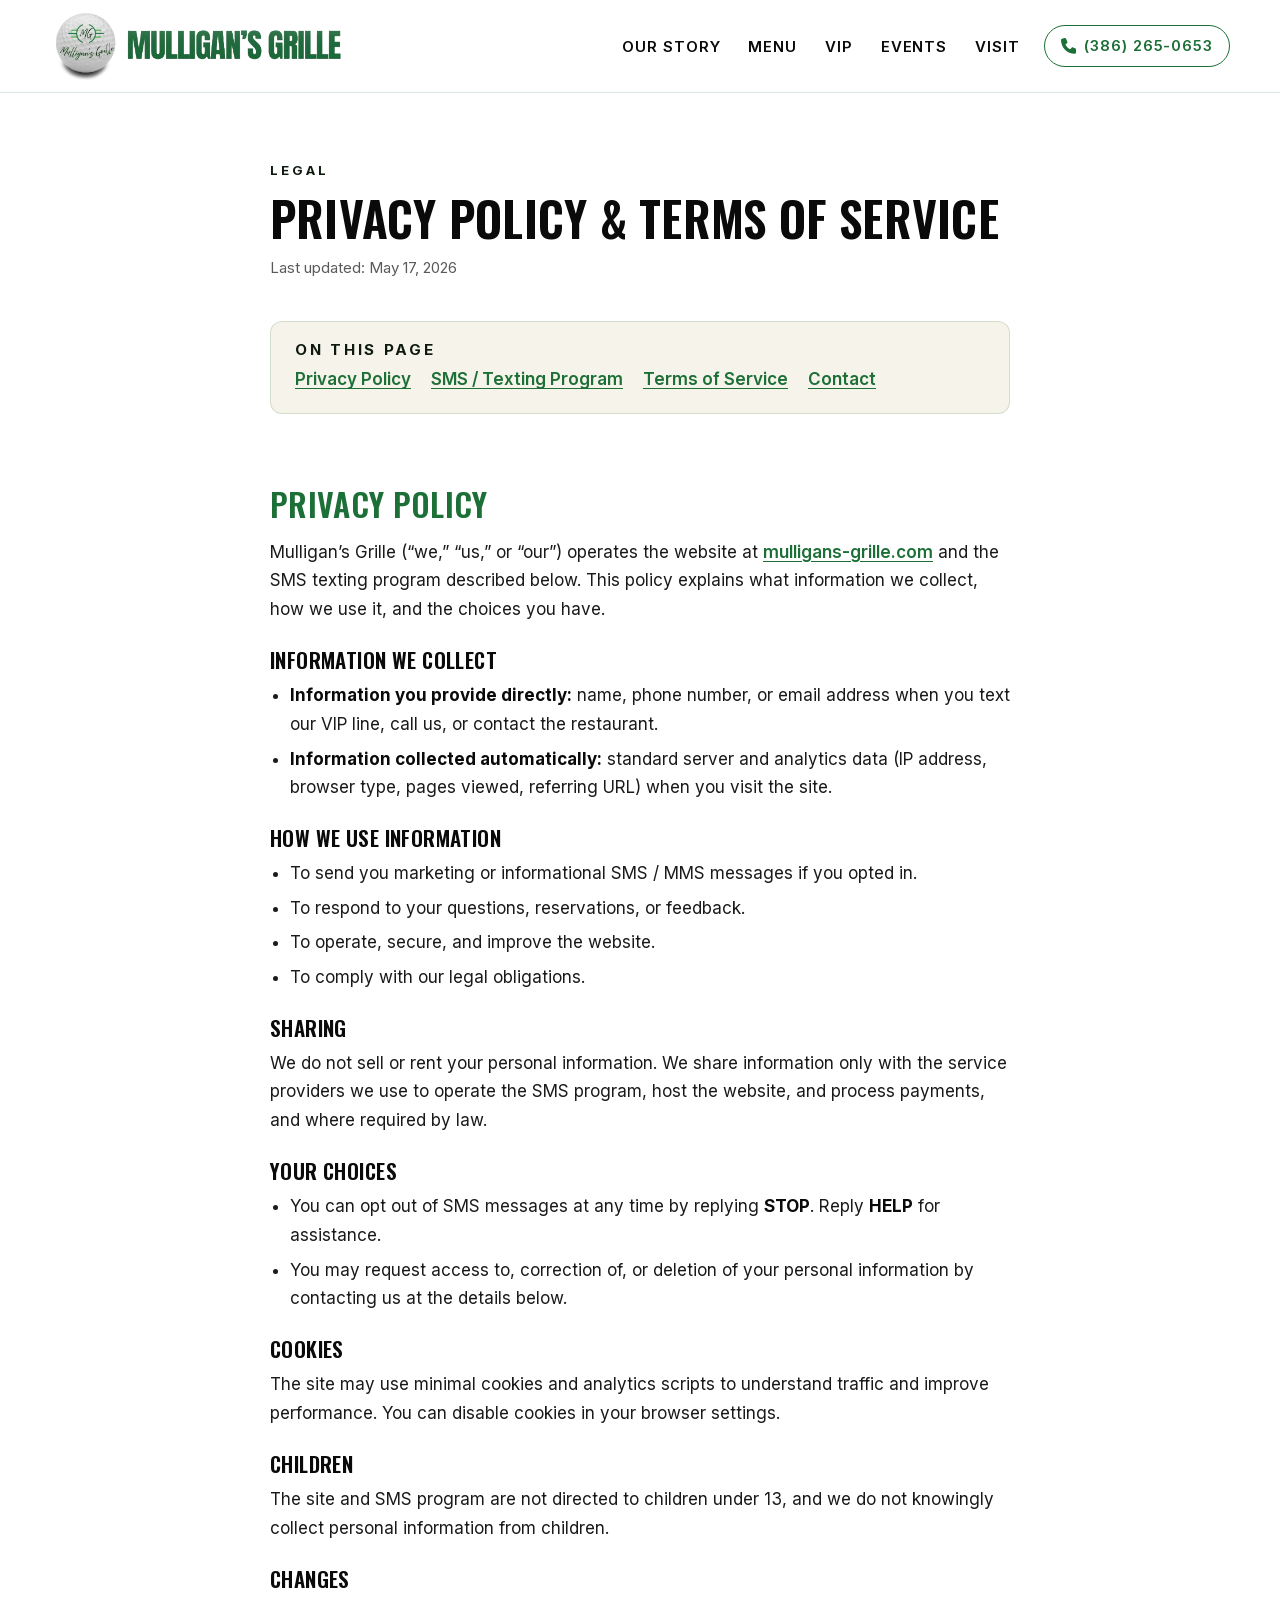
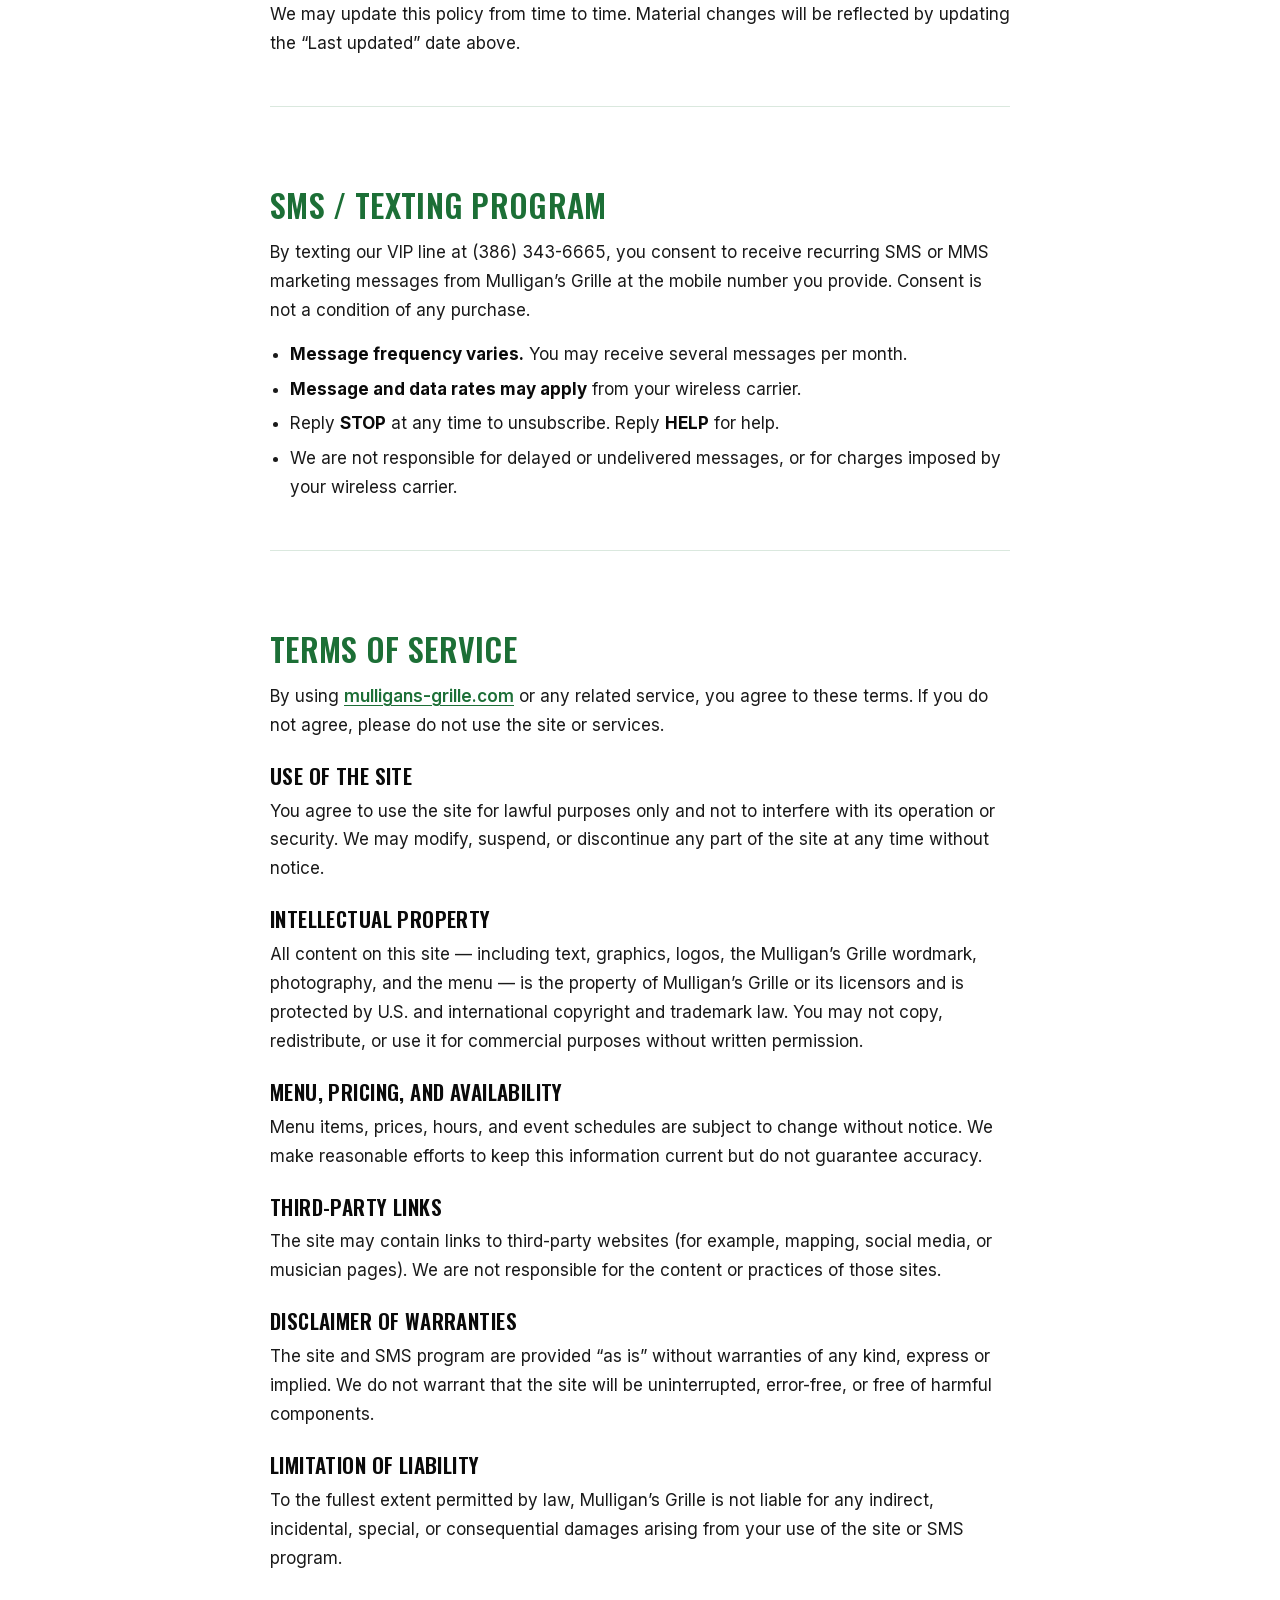
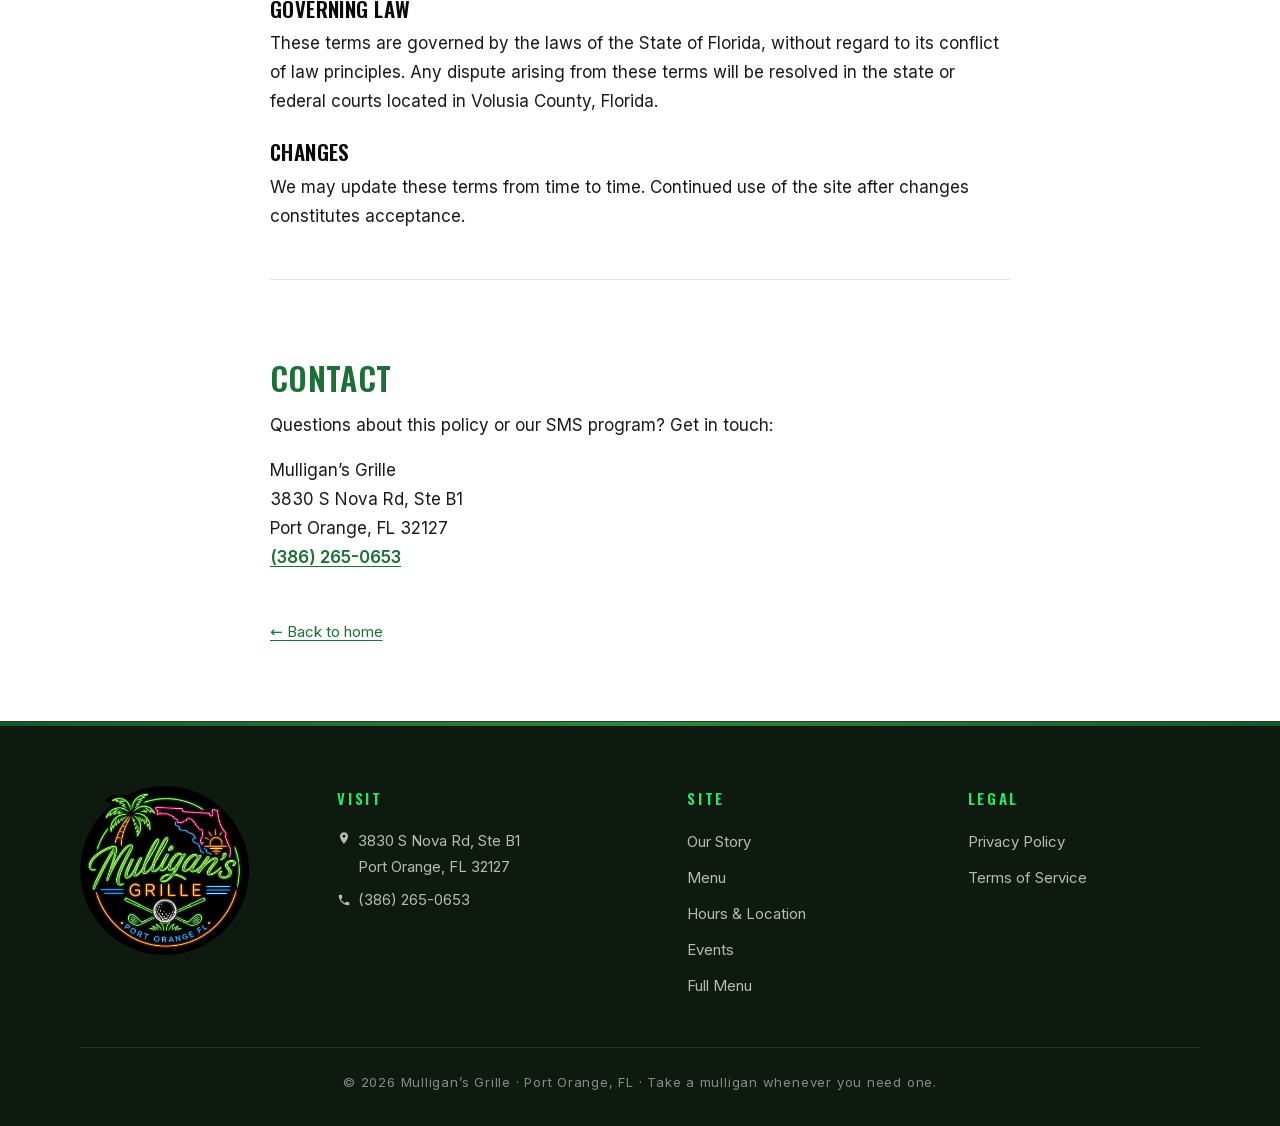
==== commit 9105b364: "Add Download Menu button (PDF) + bundle pending UI edits Menu: add a "Download Menu" ghost button in" ====
--- a/legal/index.html
+++ b/legal/index.html
@@ -323,9 +323,14 @@
       <div>
         <h4>Visit</h4>
         <address>
-          3830 S Nova Rd, Ste B1<br>
-          Port Orange, FL 32127<br>
-          <a href="tel:+13862650653">(386) 265-0653</a>
+          <a class="z9-addr-link" href="https://www.google.com/maps/dir/?api=1&destination=3830+S+Nova+Rd+Ste+B1+Port+Orange+FL+32127" target="_blank" rel="noopener">
+            <svg viewBox="0 0 24 24" fill="currentColor" aria-hidden="true"><path d="M12 2C8.13 2 5 5.13 5 9c0 5.25 7 13 7 13s7-7.75 7-13c0-3.87-3.13-7-7-7zm0 9.5a2.5 2.5 0 1 1 0-5 2.5 2.5 0 0 1 0 5z"/></svg>
+            <span>3830 S Nova Rd, Ste B1<br>Port Orange, FL 32127</span>
+          </a><br>
+          <a class="z9-tel-link" href="tel:+13862650653">
+            <svg viewBox="0 0 24 24" fill="currentColor" aria-hidden="true"><path d="M6.62 10.79c1.44 2.83 3.76 5.14 6.59 6.59l2.2-2.2c.27-.27.67-.36 1.02-.24 1.12.37 2.33.57 3.57.57.55 0 1 .45 1 1V20c0 .55-.45 1-1 1-9.39 0-17-7.61-17-17 0-.55.45-1 1-1h3.5c.55 0 1 .45 1 1 0 1.25.2 2.45.57 3.57.11.35.03.74-.25 1.02l-2.2 2.2z"/></svg>
+            <span>(386) 265-0653</span>
+          </a>
         </address>
       </div>
       <div>
--- a/assets/css/shared.css
+++ b/assets/css/shared.css
@@ -546,7 +546,7 @@
   transition: filter 0.3s var(--ease-out);
 }
 .z9-logo-link:hover img {
-  filter: drop-shadow(0 0 12px var(--green-neon)) drop-shadow(0 0 28px rgba(43, 232, 99, 0.55));
+  filter: brightness(1.25) contrast(1.2) saturate(1.15);
 }
 
 .z9-cols {
@@ -575,6 +575,24 @@
 }
 .z9-cols address a { color: var(--text-muted-on-dark); }
 .z9-cols address a:hover { color: var(--green-neon); }
+
+.z9-addr-link,
+.z9-tel-link {
+  display: inline-flex;
+  align-items: flex-start;
+  gap: 0.45rem;
+}
+.z9-tel-link {
+  align-items: center;
+  margin-top: 0.5rem;
+}
+.z9-addr-link svg,
+.z9-tel-link svg {
+  flex: none;
+  width: 14px;
+  height: 14px;
+}
+.z9-addr-link svg { margin-top: 0.2em; }
 
 .z9-cols ul {
   list-style: none;
